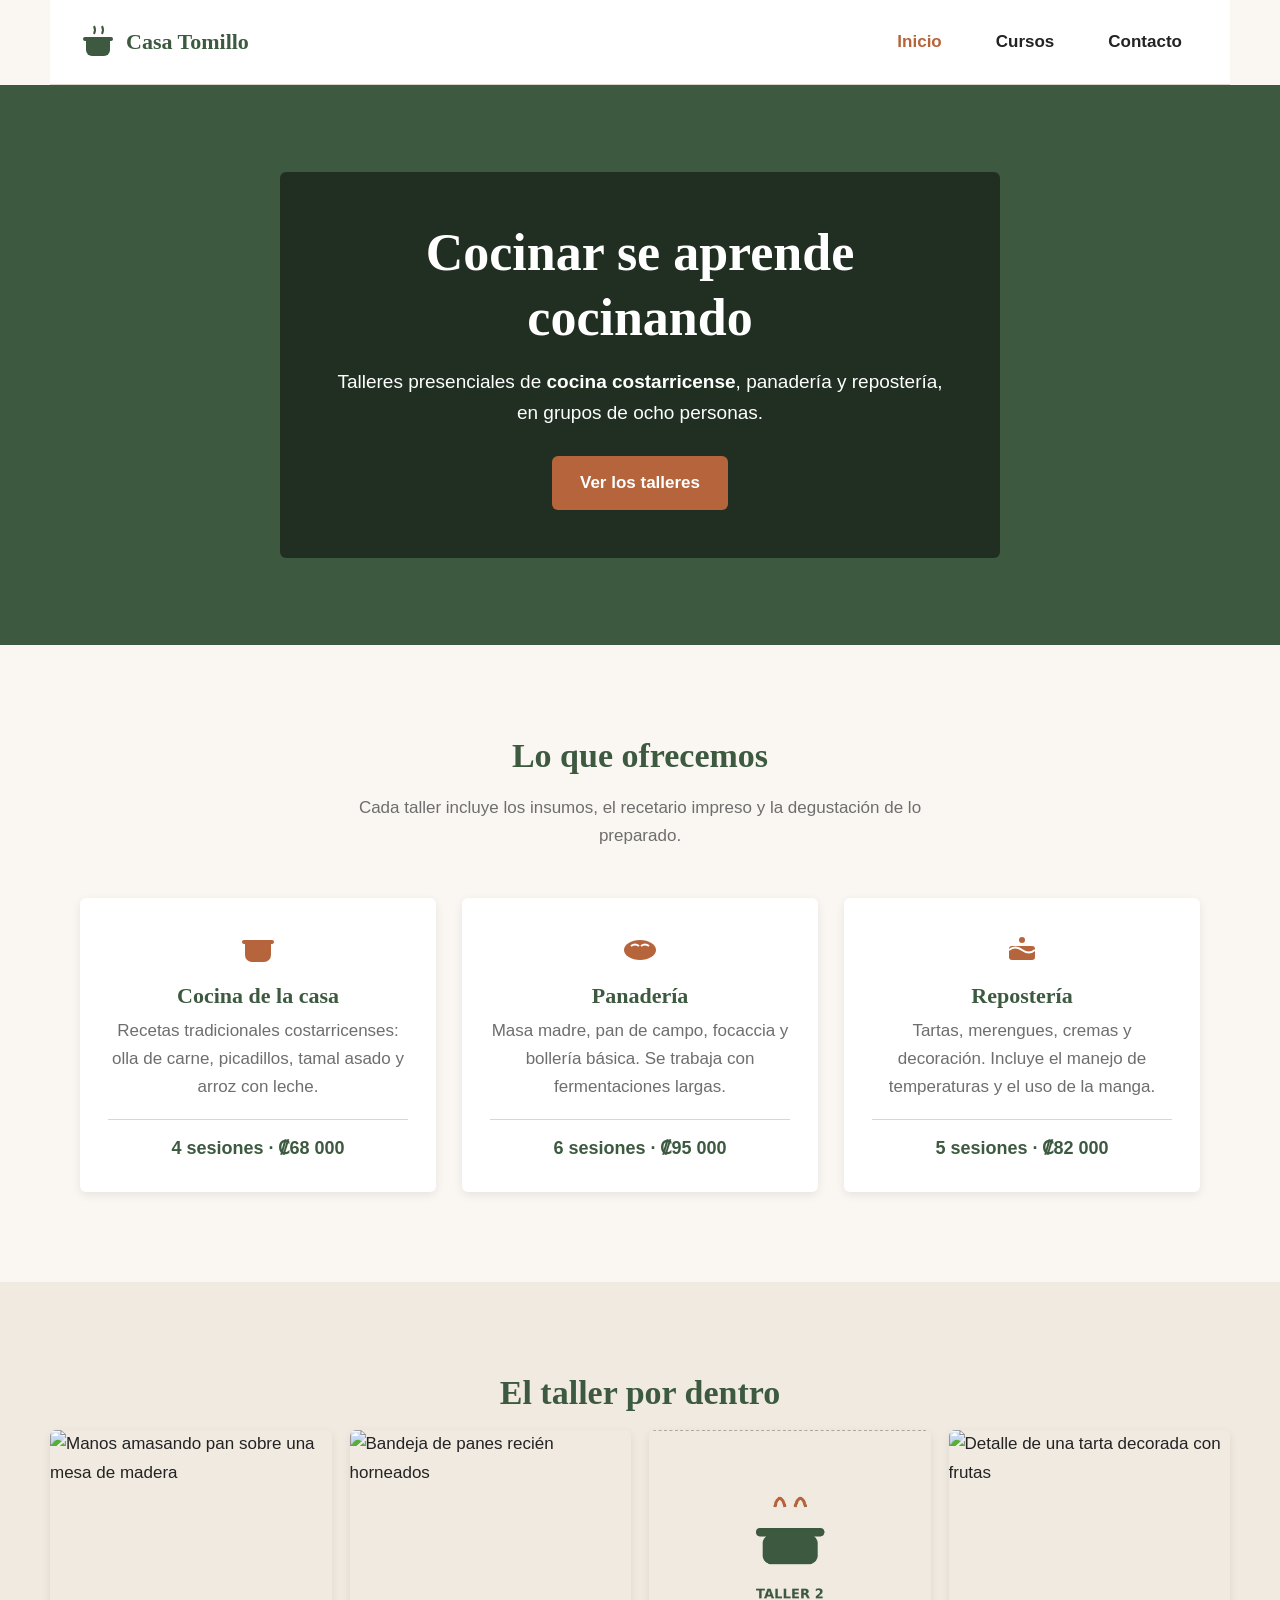
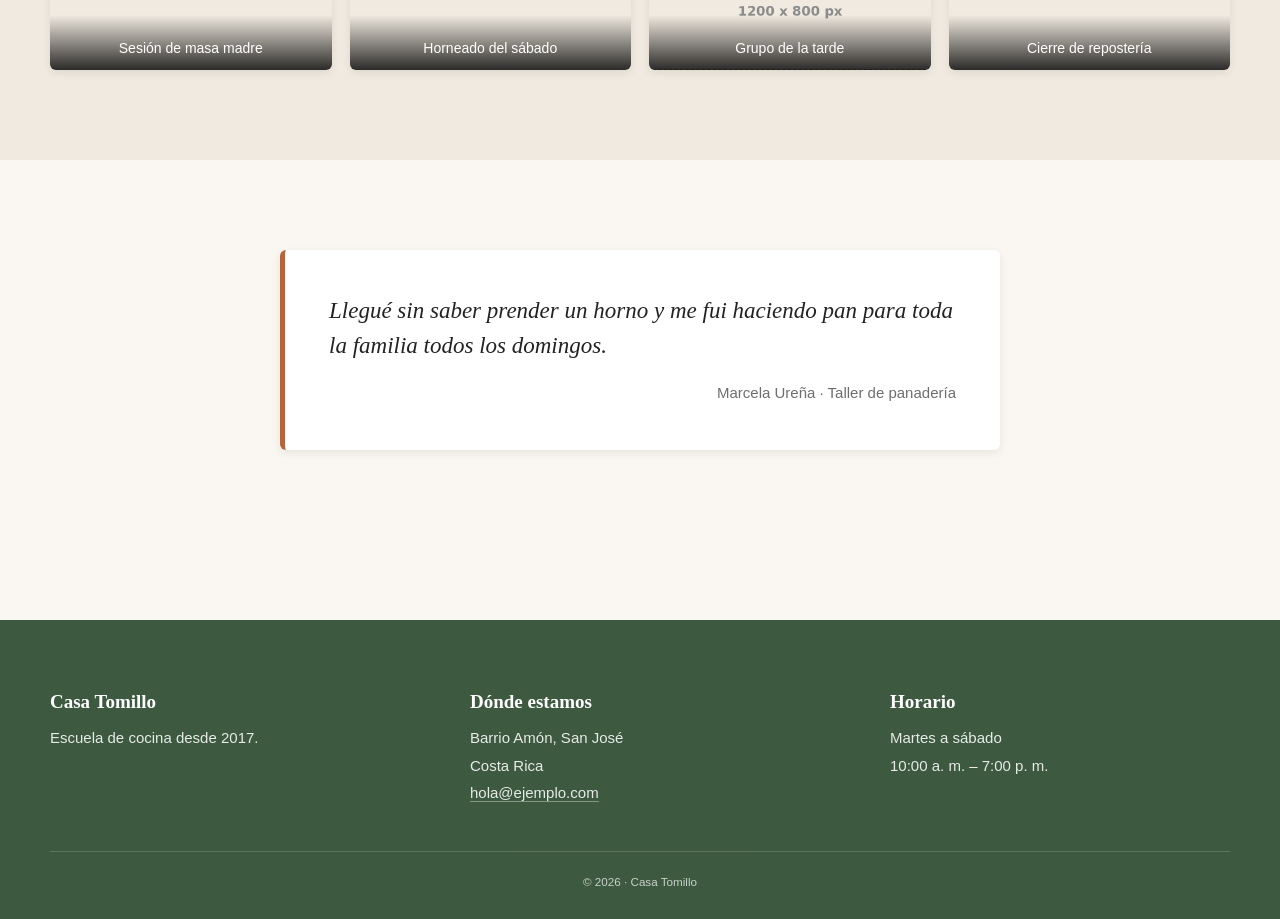
==== UA1/casa tomillo/index.html @ e122e628 "cambio ubicacion de carpetas" ====
<!DOCTYPE html>
<html lang="es">

<head>
  <meta charset="UTF-8">
  <meta name="author" content="Escriba aquí su nombre completo">
  <meta name="description" content="Casa Tomillo: escuela de cocina con talleres presenciales en San José.">
  <meta name="keywords" content="cocina, talleres, escuela, gastronomía, Costa Rica">

  <title>Inicio | Casa Tomillo</title>

  <link rel="icon" href="recursos/favicon.png" type="image/png">
  <link rel="stylesheet" href="css/estilos.css">
  <script src="js/talleres.js" defer> </script>

</head>

<body>

  <!-- ═══ CABECERA · igual en las tres páginas ═══ -->
  <header id="cabecera" class="cabecera">

    <a href="index.html" class="marca">
      <svg class="marca-icono" width="36" height="36" viewBox="0 0 36 36"
           xmlns="http://www.w3.org/2000/svg" role="img"
           aria-label="Logo de Casa Tomillo: una olla con vapor">
        <path d="M6 16 h24 v10 a6 6 0 0 1 -6 6 h-12 a6 6 0 0 1 -6 -6 z" fill="currentColor"/>
        <rect x="3" y="13" width="30" height="4" rx="2" fill="currentColor"/>
        <path d="M14 10 q2 -4 0 -8" stroke="currentColor" stroke-width="2" fill="none"/>
        <path d="M22 10 q2 -4 0 -8" stroke="currentColor" stroke-width="2" fill="none"/>
      </svg>
      <span class="marca-texto">Casa Tomillo</span>
    </a>

    <nav class="navegacion" aria-label="Navegación principal">
      <ul class="menu">
        <li><a href="index.html" class="menu-enlace activo">Inicio</a></li>
        <li><a href="cursos.html" class="menu-enlace">Cursos</a></li>
        <li><a href="contacto.html" class="menu-enlace">Contacto</a></li>
      </ul>
    </nav>

  </header>

  <main id="contenido">

    <!-- ═══ PORTADA ═══ -->
    <section id="portada" class="portada">
      <div class="portada-caja">
        <h1 class="portada-titulo">Cocinar se aprende cocinando</h1>
        <p class="portada-bajada">
          Talleres presenciales de <strong>cocina costarricense</strong>,
          panadería y repostería, en grupos de ocho personas.
        </p>
        <a href="cursos.html" class="boton boton-principal">Ver los talleres</a>
      </div>
    </section>

    <!-- ═══ TRES PROPUESTAS · maquetadas con Flexbox ═══ -->
    <section id="propuestas" class="seccion">
      <h2 class="seccion-titulo">Lo que ofrecemos</h2>
      <p class="seccion-entrada">
        Cada taller incluye los insumos, el recetario impreso y la degustación
        de lo preparado.
      </p>

      <div class="fila-propuestas">

        <article class="tarjeta">
          <svg class="tarjeta-icono" width="42" height="42" viewBox="0 0 42 42"
               xmlns="http://www.w3.org/2000/svg" role="img" aria-label="Icono de olla">
            <path d="M8 18 h26 v11 a7 7 0 0 1 -7 7 h-12 a7 7 0 0 1 -7 -7 z" fill="currentColor"/>
            <rect x="5" y="14" width="32" height="4" rx="2" fill="currentColor"/>
          </svg>
          <h3 class="tarjeta-titulo">Cocina de la casa</h3>
          <p class="tarjeta-texto">
            Recetas tradicionales costarricenses: olla de carne, picadillos,
            tamal asado y arroz con leche.
          </p>
          <p class="tarjeta-dato">4 sesiones · ₡68 000</p>
        </article>

        <article class="tarjeta">
          <svg class="tarjeta-icono" width="42" height="42" viewBox="0 0 42 42"
               xmlns="http://www.w3.org/2000/svg" role="img" aria-label="Icono de pan">
            <ellipse cx="21" cy="24" rx="16" ry="10" fill="currentColor"/>
            <path d="M12 20 q4 -3 8 0 M22 20 q4 -3 8 0" stroke="#FFFFFF"
                  stroke-width="2" fill="none"/>
          </svg>
          <h3 class="tarjeta-titulo">Panadería</h3>
          <p class="tarjeta-texto">
            Masa madre, pan de campo, focaccia y bollería básica. Se trabaja
            con fermentaciones largas.
          </p>
          <p class="tarjeta-dato">6 sesiones · ₡95 000</p>
        </article>

        <article class="tarjeta">
          <svg class="tarjeta-icono" width="42" height="42" viewBox="0 0 42 42"
               xmlns="http://www.w3.org/2000/svg" role="img" aria-label="Icono de pastel">
            <rect x="8" y="20" width="26" height="14" rx="3" fill="currentColor"/>
            <path d="M8 24 q6 -5 13 0 q7 5 13 0" stroke="#FFFFFF" stroke-width="2" fill="none"/>
            <circle cx="21" cy="14" r="3" fill="currentColor"/>
          </svg>
          <h3 class="tarjeta-titulo">Repostería</h3>
          <p class="tarjeta-texto">
            Tartas, merengues, cremas y decoración. Incluye el manejo de
            temperaturas y el uso de la manga.
          </p>
          <p class="tarjeta-dato">5 sesiones · ₡82 000</p>
        </article>

      </div>
    </section>

    <!-- ═══ GALERÍA · maquetada con Grid ═══ -->
    <section id="galeria" class="seccion seccion-alterna">
      <h2 class="seccion-titulo">El taller por dentro</h2>

      <div class="rejilla-galeria">

        <figure class="pieza">
          <img src="recursos/taller-1.jpg" alt="Manos amasando pan sobre una mesa de madera"
               width="1200" height="800">
          <figcaption class="pieza-pie">Sesión de masa madre</figcaption>
        </figure>

        <figure class="pieza">
          <img src="recursos/taller-2.jpg" alt="Bandeja de panes recién horneados"
               width="1200" height="800">
          <figcaption class="pieza-pie">Horneado del sábado</figcaption>
        </figure>

        <figure class="pieza">
          <img src="recursos/taller-3.jpg" alt="Grupo de participantes cocinando en la mesa central"
               width="1200" height="800">
          <figcaption class="pieza-pie">Grupo de la tarde</figcaption>
        </figure>

        <figure class="pieza">
          <img src="recursos/taller-4.jpg" alt="Detalle de una tarta decorada con frutas"
               width="1200" height="800">
          <figcaption class="pieza-pie">Cierre de repostería</figcaption>
        </figure>

      </div>
    </section>

    <!-- ═══ TESTIMONIO ═══ -->
    <section id="testimonio" class="seccion">
      <blockquote class="cita">
        <p class="cita-texto">
          Llegué sin saber prender un horno y me fui haciendo pan para toda
          la familia todos los domingos.
        </p>
        <footer class="cita-autoria">Marcela Ureña · Taller de panadería</footer>
      </blockquote>
    </section>

  </main>

  <!-- ═══ PIE · igual en las tres páginas ═══ -->
  <footer id="pie" class="pie">
    <div class="pie-columnas">

      <div class="pie-bloque">
        <h2 class="pie-titulo">Casa Tomillo</h2>
        <p class="pie-texto">Escuela de cocina desde 2017.</p>
      </div>

      <div class="pie-bloque">
        <h2 class="pie-titulo">Dónde estamos</h2>
        <address class="pie-datos">
          Barrio Amón, San José<br>
          Costa Rica<br>
          <a href="mailto:hola@ejemplo.com" class="pie-enlace">hola@ejemplo.com</a>
        </address>
      </div>

      <div class="pie-bloque">
        <h2 class="pie-titulo">Horario</h2>
        <p class="pie-texto">
          Martes a sábado<br>
          10:00 a. m. – 7:00 p. m.
        </p>
      </div>

    </div>

    <p class="pie-creditos"><small>&copy; 2026 · Casa Tomillo</small></p>
  </footer>

</body>

</html>
---- UA1/casa tomillo/css/estilos.css ----
/* ═══════════════════════════════════════════════════════════════════════
   CASA TOMILLO · HOJA DE ESTILOS
   Escuela de cocina · San José, Costa Rica

   Esta hoja produce un sitio que se ve correctamente en un monitor de
   escritorio. Fue escrita antes de que el proyecto contemplara el uso
   desde teléfonos.
   ═══════════════════════════════════════════════════════════════════════ */


/* ─── RESET ──────────────────────────────────────────────────────────── */
* {
  margin: 0;
  padding: 0;
  box-sizing: border-box;
}


/* ─── VARIABLES ──────────────────────────────────────────────────────── */
:root {
  --verde:        #3D5A40;
  --verde-oscuro: #2A3F2C;
  --terracota:    #B5643C;
  --terracota-os: #94502F;
  --tinta:        #232323;
  --suave:        #6E6E6E;
  --crema:        #FAF7F2;
  --crema-alt:    #F0EAE0;
  --linea:        #DDD5C8;
  --blanco:       #FFFFFF;

  --fuente-titulo: Georgia, 'Times New Roman', serif;
  --fuente-texto:  'Segoe UI', Arial, sans-serif;

  --radio:  6px;
  --sombra: 0 3px 10px rgba(0, 0, 0, 0.08);
  --sombra-alta: 0 8px 20px rgba(0, 0, 0, 0.14);
}


/* ─── BASE ───────────────────────────────────────────────────────────── */
body {
  font-family: var(--fuente-texto);
  font-size: 17px;
  line-height: 1.65;
  color: var(--tinta);
  background-color: var(--crema);
}

h1, h2, h3 {
  font-family: var(--fuente-titulo);
  line-height: 1.25;
  color: var(--verde);
}

h1 { font-size: 52px; }
h2 { font-size: 34px; }
h3 { font-size: 22px; }

p { margin-bottom: 18px; }

a {
  color: var(--terracota);
  text-decoration: none;
}

img {
  display: block;
}


/* ─── CONTENEDORES ───────────────────────────────────────────────────── */
.seccion {
  width: 1180px;
  margin-left: auto;
  margin-right: auto;
  padding: 90px 30px;
}

.seccion-alterna {
  background-color: var(--crema-alt);
  width: 100%;
}

.seccion-alterna > * {
  width: 1180px;
  margin-left: auto;
  margin-right: auto;
}

.seccion-titulo {
  text-align: center;
  margin-bottom: 16px;
}

.seccion-entrada {
  width: 640px;
  margin-left: auto;
  margin-right: auto;
  margin-bottom: 48px;
  text-align: center;
  color: var(--suave);
}

.pagina-encabezado {
  width: 1180px;
  margin: 0 auto;
  padding: 80px 30px 48px;
  text-align: center;
}

.pagina-titulo   { margin-bottom: 10px; }
.pagina-bajada   { color: var(--suave); font-size: 19px; }
.subtitulo       { margin-top: 28px; margin-bottom: 10px; }


/* ─── CABECERA ───────────────────────────────────────────────────────── */
.cabecera {
  display: flex;
  justify-content: space-between;
  align-items: center;
  width: 1180px;
  margin: 0 auto;
  padding: 18px 30px;
  background-color: var(--blanco);
  border-bottom: 1px solid var(--linea);
}

.marca {
  display: flex;
  align-items: center;
  gap: 10px;
  color: var(--verde);
}

.marca-icono { color: var(--verde); }

.marca-texto {
  font-family: var(--fuente-titulo);
  font-size: 22px;
  font-weight: 700;
}

.navegacion {
  display: flex;
  align-items: center;
}

.menu {
  display: flex;
  gap: 18px;
  list-style: none;
}

.menu-enlace {
  display: inline-block;
  padding: 10px 18px;
  color: var(--tinta);
  font-weight: 600;
  border-radius: var(--radio);
  transition: background-color 0.25s ease, color 0.25s ease;
}

.menu-enlace:hover {
  background-color: var(--crema-alt);
  color: var(--verde);
}

.menu-enlace:focus {
  outline: 2px solid var(--terracota);
  outline-offset: 2px;
}

.menu-enlace.activo { color: var(--terracota); }


/* ─── PORTADA ────────────────────────────────────────────────────────── */
.portada {
  background-color: var(--verde);
  background-image: url('../recursos/portada.jpg');
  background-size: cover;
  background-position: center;
  background-repeat: no-repeat;
  height: 560px;
  display: flex;
  align-items: center;
  justify-content: center;
  padding: 30px;
  text-align: center;
}

.portada-caja {
  background-color: rgba(0, 0, 0, 0.48);
  padding: 48px;
  border-radius: var(--radio);
  width: 720px;
}

.portada-titulo {
  color: var(--blanco);
  margin-bottom: 16px;
}

.portada-bajada {
  color: var(--blanco);
  font-size: 19px;
  margin-bottom: 28px;
}


/* ─── TARJETAS · Flexbox ─────────────────────────────────────────────── */
.fila-propuestas {
  display: flex;
  gap: 26px;
}

.tarjeta {
  width: 360px;
  background-color: var(--blanco);
  padding: 28px;
  border-radius: var(--radio);
  box-shadow: var(--sombra);
  text-align: center;
  display: flex;
  flex-direction: column;
  transition: transform 0.25s ease, box-shadow 0.25s ease;
}

.tarjeta:hover {
  transform: translateY(-5px);
  box-shadow: var(--sombra-alta);
}

.tarjeta-icono  { color: var(--terracota); margin: 0 auto 14px; }
.tarjeta-titulo { margin-bottom: 8px; }
.tarjeta-texto  { color: var(--suave); flex-grow: 1; }

.tarjeta-dato {
  font-weight: 700;
  color: var(--verde);
  font-size: 18px;
  margin-bottom: 0;
  padding-top: 14px;
  border-top: 1px solid var(--linea);
}


/* ─── GALERÍA · Grid ─────────────────────────────────────────────────── */
.rejilla-galeria {
  display: grid;
  grid-template-columns: 1fr 1fr 1fr 1fr;
  gap: 18px;
}

.pieza {
  position: relative;
  overflow: hidden;
  border-radius: var(--radio);
  box-shadow: var(--sombra);
  background-color: var(--crema-alt);
}

.pieza img {
  width: 100%;
  height: 240px;
  object-fit: cover;
  transition: transform 0.4s ease;
}

.pieza:hover img { transform: scale(1.06); }

.pieza-pie {
  position: absolute;
  bottom: 0;
  left: 0;
  right: 0;
  background: linear-gradient(to top, rgba(0,0,0,.82), rgba(0,0,0,0));
  color: var(--blanco);
  padding: 22px 12px 10px;
  font-size: 14px;
  text-align: center;
}


/* ─── CITA ───────────────────────────────────────────────────────────── */
.cita {
  width: 720px;
  margin: 0 auto;
  padding: 44px;
  background-color: var(--blanco);
  border-left: 5px solid var(--terracota);
  border-radius: var(--radio);
  box-shadow: var(--sombra);
}

.cita-texto {
  font-family: var(--fuente-titulo);
  font-size: 23px;
  font-style: italic;
  line-height: 1.5;
}

.cita-autoria {
  color: var(--suave);
  font-size: 15px;
  text-align: right;
}


/* ─── ÍNDICE INTERNO ─────────────────────────────────────────────────── */
.indice {
  width: 1180px;
  margin: 0 auto 20px;
  padding: 0 30px;
}

.indice-titulo { font-size: 19px; margin-bottom: 8px; }

.indice-lista {
  display: flex;
  gap: 26px;
  list-style: none;
}

.indice-lista a {
  border-bottom: 1px solid var(--linea);
  padding-bottom: 2px;
}


/* ─── TABLA ──────────────────────────────────────────────────────────── */
.tabla {
  width: 100%;
  border-collapse: collapse;
  background-color: var(--blanco);
  border-radius: var(--radio);
  overflow: hidden;
  box-shadow: var(--sombra);
}

.tabla-titulo {
  padding: 16px;
  font-weight: 600;
  text-align: left;
  color: var(--suave);
  font-size: 15px;
}

.tabla th,
.tabla td {
  padding: 15px;
  border-bottom: 1px solid var(--linea);
  text-align: left;
}

.tabla thead th {
  background-color: var(--verde);
  color: var(--blanco);
  font-size: 15px;
  text-transform: uppercase;
  letter-spacing: 0.5px;
}

.tabla tbody tr:nth-child(even) { background-color: var(--crema); }
.tabla tbody tr:hover           { background-color: var(--crema-alt); }

.tabla tfoot td {
  background-color: var(--crema-alt);
  font-style: italic;
  font-size: 15px;
  border-top: 2px solid var(--verde);
}


/* ─── DOS COLUMNAS · Flexbox ─────────────────────────────────────────── */
.dos-columnas {
  display: flex;
  gap: 44px;
  align-items: flex-start;
}

.columna        { width: 560px; }
.columna-figura { width: 560px; margin: 0; }

.columna-figura img {
  width: 100%;
  border-radius: var(--radio);
  box-shadow: var(--sombra);
}

.figura-pie {
  margin-top: 10px;
  font-size: 14px;
  color: var(--suave);
  text-align: center;
  font-style: italic;
}


/* ─── LISTAS ─────────────────────────────────────────────────────────── */
.lista-temario,
.lista-requisitos,
.lista-horario {
  padding-left: 26px;
  margin-bottom: 18px;
}

.lista-temario li,
.lista-requisitos li,
.lista-horario li { margin-bottom: 8px; }

.lista-temario ul { padding-left: 26px; margin-top: 8px; }

.glosario-termino {
  font-weight: 700;
  color: var(--verde);
  margin-top: 16px;
}

.glosario-definicion {
  margin-left: 26px;
  color: var(--suave);
}

.aviso-taller {
  background-color: var(--crema-alt);
  border-left: 4px solid var(--terracota);
  padding: 16px;
  border-radius: 0 var(--radio) var(--radio) 0;
}

.direccion {
  font-style: normal;
  color: var(--suave);
  line-height: 1.9;
  margin-bottom: 18px;
}


/* ─── FORMULARIO ─────────────────────────────────────────────────────── */
.formulario {
  width: 720px;
  margin: 0 auto;
}

.grupo {
  border: 1px solid var(--linea);
  border-radius: var(--radio);
  padding: 26px;
  margin-bottom: 26px;
  background-color: var(--blanco);
}

.grupo-titulo {
  font-family: var(--fuente-titulo);
  font-weight: 700;
  color: var(--verde);
  padding: 0 8px;
  font-size: 19px;
}

.grupo-opciones {
  border: none;
  padding: 14px 0 0;
  margin-bottom: 0;
}

.campo { margin-bottom: 18px; }

.campo-etiqueta {
  display: block;
  margin-bottom: 5px;
  font-weight: 600;
  font-size: 15px;
}

.campo-entrada {
  width: 100%;
  padding: 11px 15px;
  border: 1px solid var(--linea);
  border-radius: var(--radio);
  font-size: 17px;
  font-family: inherit;
  background-color: var(--crema);
  transition: border-color 0.25s ease, box-shadow 0.25s ease;
}

.campo-entrada:focus {
  outline: none;
  border-color: var(--terracota);
  box-shadow: 0 0 0 3px rgba(181, 100, 60, 0.18);
}

.campo-ayuda {
  display: block;
  margin-top: 5px;
  font-size: 14px;
  color: var(--suave);
}

.opcion {
  margin-bottom: 9px;
  display: flex;
  align-items: center;
  gap: 9px;
}

.opcion-marca {
  width: 18px;
  height: 18px;
  accent-color: var(--terracota);
  cursor: pointer;
}

.opcion-etiqueta { font-size: 16px; cursor: pointer; }

.fila-botones {
  display: flex;
  gap: 14px;
  justify-content: flex-end;
  margin-bottom: 0;
}


/* ─── BOTONES ────────────────────────────────────────────────────────── */
.boton {
  display: inline-block;
  padding: 13px 28px;
  border: none;
  border-radius: var(--radio);
  font-family: inherit;
  font-size: 17px;
  font-weight: 600;
  cursor: pointer;
  transition: background-color 0.25s ease, transform 0.25s ease;
}

.boton-principal {
  background-color: var(--terracota);
  color: var(--blanco);
}

.boton-principal:hover {
  background-color: var(--terracota-os);
  transform: translateY(-2px);
}

.boton-secundario {
  background-color: var(--crema-alt);
  color: var(--tinta);
}

.boton-secundario:hover { background-color: var(--linea); }

.boton:focus {
  outline: 2px solid var(--verde);
  outline-offset: 2px;
}


/* ─── PIE ────────────────────────────────────────────────────────────── */
.pie {
  background-color: var(--verde);
  color: var(--blanco);
  padding: 70px 30px 26px;
  margin-top: 80px;
}

.pie-columnas {
  width: 1180px;
  margin: 0 auto;
  display: flex;
  gap: 44px;
  justify-content: space-between;
}

.pie-bloque { width: 340px; }

.pie-titulo {
  color: var(--blanco);
  font-size: 19px;
  margin-bottom: 10px;
}

.pie-texto,
.pie-datos {
  font-size: 15px;
  font-style: normal;
  opacity: 0.88;
  line-height: 1.85;
}

.pie-enlace {
  color: var(--blanco);
  border-bottom: 1px solid rgba(255, 255, 255, 0.4);
}

.pie-enlace:hover { border-bottom-color: var(--blanco); }

.pie-creditos {
  width: 1180px;
  margin: 44px auto 0;
  padding-top: 18px;
  border-top: 1px solid rgba(255, 255, 255, 0.22);
  text-align: center;
  font-size: 14px;
  opacity: 0.72;
  margin-bottom: 0;
}
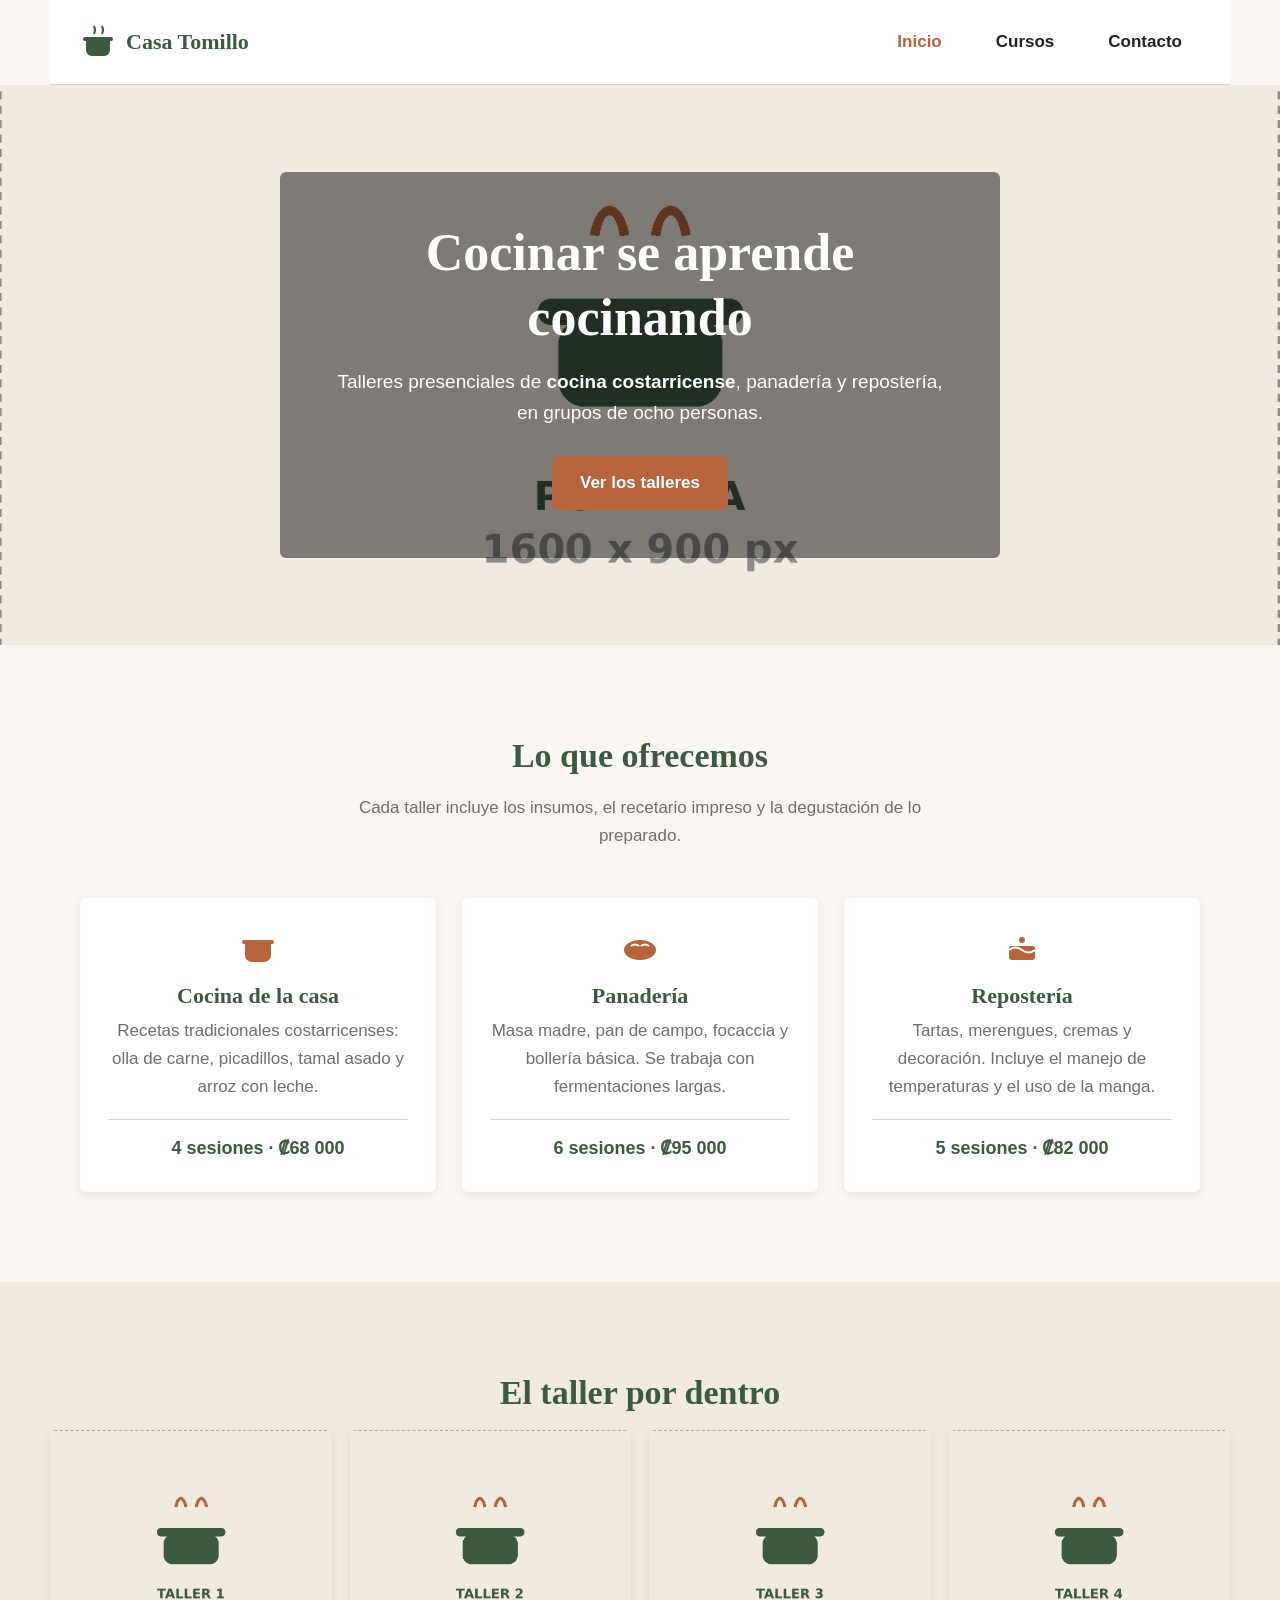
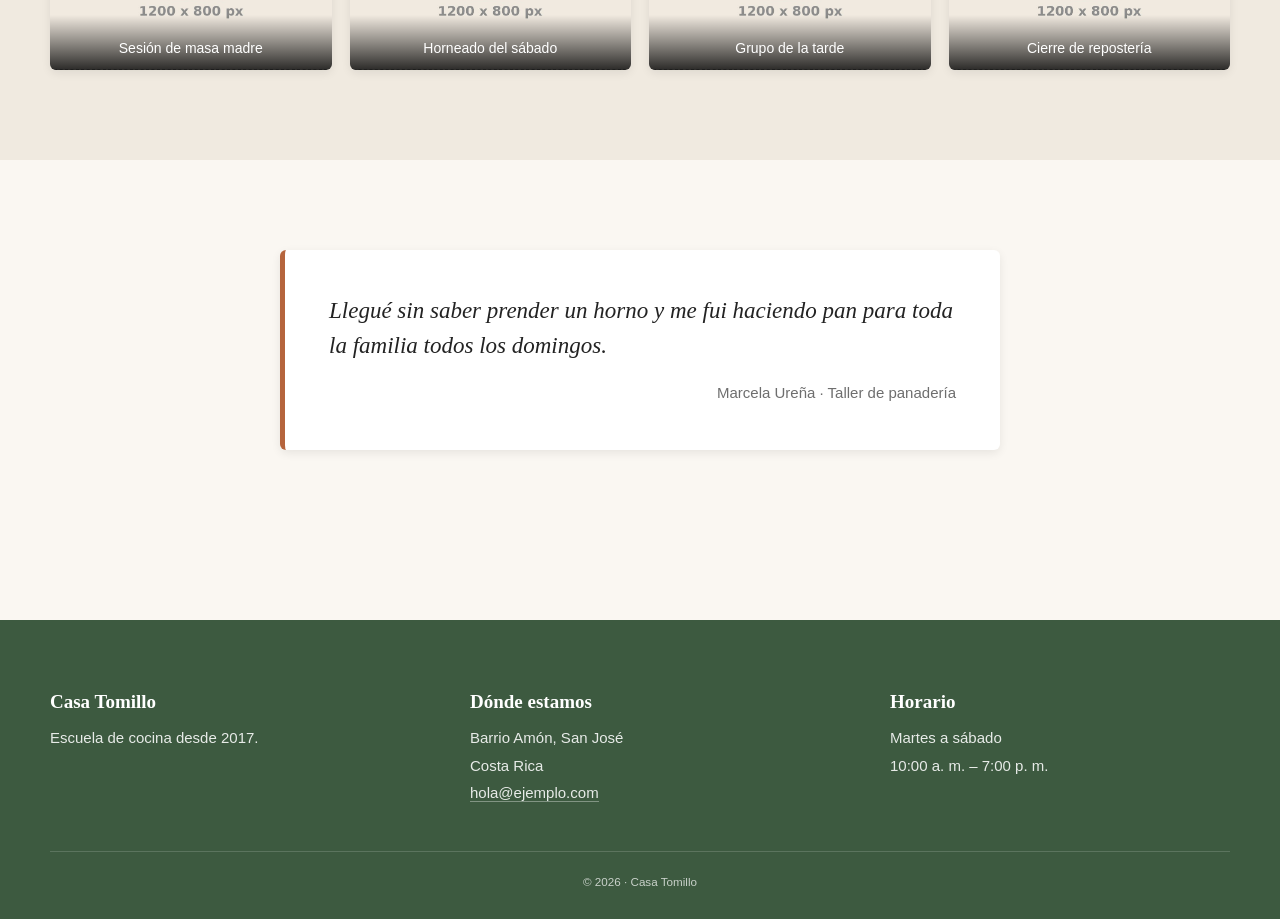
==== commit 67e979cc: "Practicas UA1" ====
--- a/UA1/casa tomillo/index.html
+++ b/UA1/casa tomillo/index.html
@@ -11,8 +11,6 @@
 
   <link rel="icon" href="recursos/favicon.png" type="image/png">
   <link rel="stylesheet" href="css/estilos.css">
-  <script src="js/talleres.js" defer> </script>
-
 </head>
 
 <body>
@@ -189,7 +187,7 @@
 
     <p class="pie-creditos"><small>&copy; 2026 · Casa Tomillo</small></p>
   </footer>
-
+<script src="js/app.js"></script>
 </body>
 
 </html>
